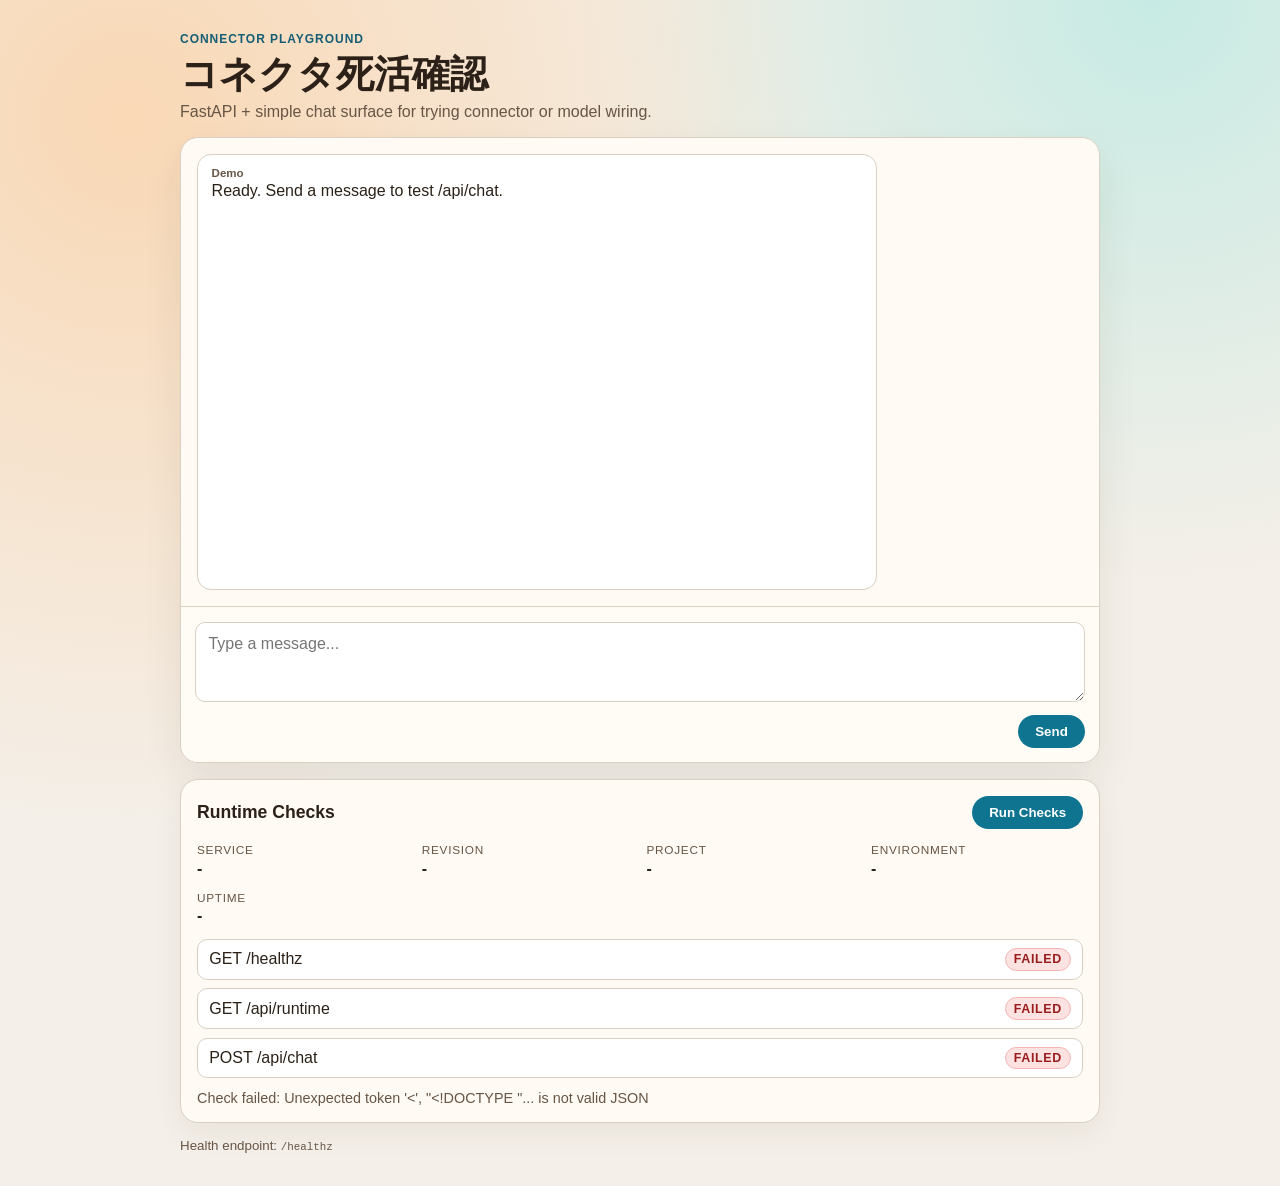
==== templates/index.html @ 38eee9bb "Rename app title to コネクタ死活確認" ====
<!doctype html>
<html lang="en">
  <head>
    <meta charset="UTF-8" />
    <meta name="viewport" content="width=device-width, initial-scale=1.0" />
    <title>コネクタ死活確認</title>
    <link rel="stylesheet" href="/static/styles.css" />
  </head>
  <body>
    <main class="layout">
      <header class="hero">
        <p class="eyebrow">Connector playground</p>
        <h1>コネクタ死活確認</h1>
        <p class="subtext">
          FastAPI + simple chat surface for trying connector or model wiring.
        </p>
      </header>

      <section class="chat-card" aria-label="chat demo">
        <div id="messages" class="messages" aria-live="polite"></div>

        <form id="chat-form" class="composer">
          <label for="message" class="sr-only">Message</label>
          <textarea
            id="message"
            name="message"
            rows="3"
            placeholder="Type a message..."
            required
          ></textarea>
          <div class="actions">
            <button id="send-button" type="submit">Send</button>
          </div>
        </form>
      </section>

      <section class="ops-card" aria-label="runtime checks">
        <div class="ops-header">
          <h2>Runtime Checks</h2>
          <button id="run-checks" type="button">Run Checks</button>
        </div>

        <dl class="runtime-meta">
          <div>
            <dt>Service</dt>
            <dd id="meta-service">-</dd>
          </div>
          <div>
            <dt>Revision</dt>
            <dd id="meta-revision">-</dd>
          </div>
          <div>
            <dt>Project</dt>
            <dd id="meta-project">-</dd>
          </div>
          <div>
            <dt>Environment</dt>
            <dd id="meta-environment">-</dd>
          </div>
          <div>
            <dt>Uptime</dt>
            <dd id="meta-uptime">-</dd>
          </div>
        </dl>

        <ul class="check-list">
          <li><span>GET /healthz</span><strong id="check-healthz">pending</strong></li>
          <li><span>GET /api/runtime</span><strong id="check-runtime">pending</strong></li>
          <li><span>POST /api/chat</span><strong id="check-chat">pending</strong></li>
        </ul>

        <p class="ops-note" id="last-checked">Not checked yet</p>
      </section>

      <footer class="footer">
        <small>Health endpoint: <code>/healthz</code></small>
      </footer>
    </main>

    <template id="message-template">
      <article class="bubble">
        <p class="role"></p>
        <p class="text"></p>
      </article>
    </template>

    <script src="/static/app.js"></script>
  </body>
</html>
---- static/styles.css ----
:root {
  --bg: #f4efe8;
  --paper: #fffaf3;
  --ink: #2b2118;
  --muted: #675545;
  --accent: #0e7490;
  --accent-strong: #155e75;
  --line: #d9cfc2;
}

* {
  box-sizing: border-box;
}

body {
  margin: 0;
  font-family: "Avenir Next", "Trebuchet MS", sans-serif;
  color: var(--ink);
  background:
    radial-gradient(circle at 10% 10%, #f9d8b5 0, transparent 45%),
    radial-gradient(circle at 90% 0%, #c7ebe4 0, transparent 35%),
    var(--bg);
  min-height: 100vh;
}

.layout {
  width: min(920px, 100% - 2rem);
  margin: 2rem auto;
}

.hero {
  margin-bottom: 1rem;
}

.eyebrow {
  margin: 0;
  text-transform: uppercase;
  letter-spacing: 0.08em;
  color: var(--accent-strong);
  font-weight: 700;
  font-size: 0.75rem;
}

h1 {
  margin: 0.2rem 0;
  font-size: clamp(1.8rem, 3vw, 3rem);
}

.subtext {
  margin: 0;
  color: var(--muted);
}

.chat-card {
  border: 1px solid var(--line);
  border-radius: 18px;
  background: color-mix(in srgb, var(--paper) 94%, white 6%);
  box-shadow: 0 18px 40px rgba(43, 33, 24, 0.08);
  overflow: hidden;
}

.messages {
  height: 52vh;
  min-height: 320px;
  max-height: 640px;
  overflow: auto;
  padding: 1rem;
  display: grid;
  gap: 0.8rem;
}

.bubble {
  max-width: min(82%, 680px);
  border: 1px solid var(--line);
  border-radius: 14px;
  padding: 0.7rem 0.85rem;
  background: white;
}

.bubble.user {
  justify-self: end;
  border-color: color-mix(in srgb, var(--accent) 25%, var(--line));
  background: color-mix(in srgb, var(--accent) 14%, white);
}

.role {
  margin: 0 0 0.2rem;
  font-size: 0.72rem;
  color: var(--muted);
  font-weight: 700;
}

.text {
  margin: 0;
  white-space: pre-wrap;
}

.composer {
  border-top: 1px solid var(--line);
  padding: 0.9rem;
  background: color-mix(in srgb, var(--paper) 85%, white);
}

textarea {
  width: 100%;
  resize: vertical;
  border: 1px solid var(--line);
  border-radius: 10px;
  padding: 0.75rem;
  font: inherit;
}

textarea:focus {
  outline: 2px solid color-mix(in srgb, var(--accent) 50%, white);
  outline-offset: 1px;
}

.actions {
  display: flex;
  justify-content: flex-end;
  margin-top: 0.6rem;
}

button {
  border: none;
  border-radius: 999px;
  padding: 0.55rem 1.05rem;
  background: var(--accent);
  color: white;
  font-weight: 700;
  cursor: pointer;
}

button:hover {
  background: var(--accent-strong);
}

button:disabled {
  opacity: 0.7;
  cursor: wait;
}

.footer {
  margin-top: 0.8rem;
  color: var(--muted);
}

.ops-card {
  margin-top: 1rem;
  border: 1px solid var(--line);
  border-radius: 18px;
  background: color-mix(in srgb, var(--paper) 92%, white);
  box-shadow: 0 10px 30px rgba(43, 33, 24, 0.06);
  padding: 1rem;
}

.ops-header {
  display: flex;
  align-items: center;
  justify-content: space-between;
  gap: 1rem;
}

.ops-header h2 {
  margin: 0;
  font-size: 1.1rem;
}

.runtime-meta {
  display: grid;
  grid-template-columns: repeat(auto-fit, minmax(170px, 1fr));
  gap: 0.8rem;
  margin: 0.9rem 0;
}

.runtime-meta dt {
  font-size: 0.74rem;
  color: var(--muted);
  text-transform: uppercase;
  letter-spacing: 0.06em;
}

.runtime-meta dd {
  margin: 0.15rem 0 0;
  font-weight: 700;
  overflow-wrap: anywhere;
}

.check-list {
  list-style: none;
  margin: 0.4rem 0 0;
  padding: 0;
  display: grid;
  gap: 0.55rem;
}

.check-list li {
  display: flex;
  justify-content: space-between;
  align-items: center;
  border: 1px solid var(--line);
  border-radius: 10px;
  padding: 0.5rem 0.7rem;
  background: white;
}

.check-list strong {
  font-size: 0.78rem;
  text-transform: uppercase;
  letter-spacing: 0.05em;
  border-radius: 999px;
  padding: 0.2rem 0.5rem;
  border: 1px solid var(--line);
}

.check-list strong[data-status="ok"] {
  color: #0f6c3e;
  background: #dcfce7;
  border-color: #9ae6b4;
}

.check-list strong[data-status="error"] {
  color: #9a1c1c;
  background: #fde2e2;
  border-color: #f5b5b5;
}

.check-list strong[data-status="pending"] {
  color: #5d4b1f;
  background: #fef3c7;
  border-color: #f4df93;
}

.ops-note {
  margin: 0.75rem 0 0;
  color: var(--muted);
  font-size: 0.9rem;
}

.sr-only {
  position: absolute;
  width: 1px;
  height: 1px;
  padding: 0;
  margin: -1px;
  overflow: hidden;
  clip: rect(0, 0, 0, 0);
  white-space: nowrap;
  border: 0;
}

@media (max-width: 640px) {
  .layout {
    width: calc(100% - 1rem);
    margin: 0.5rem auto 1rem;
  }

  .messages {
    height: 48vh;
  }

  .bubble {
    max-width: 92%;
  }
}
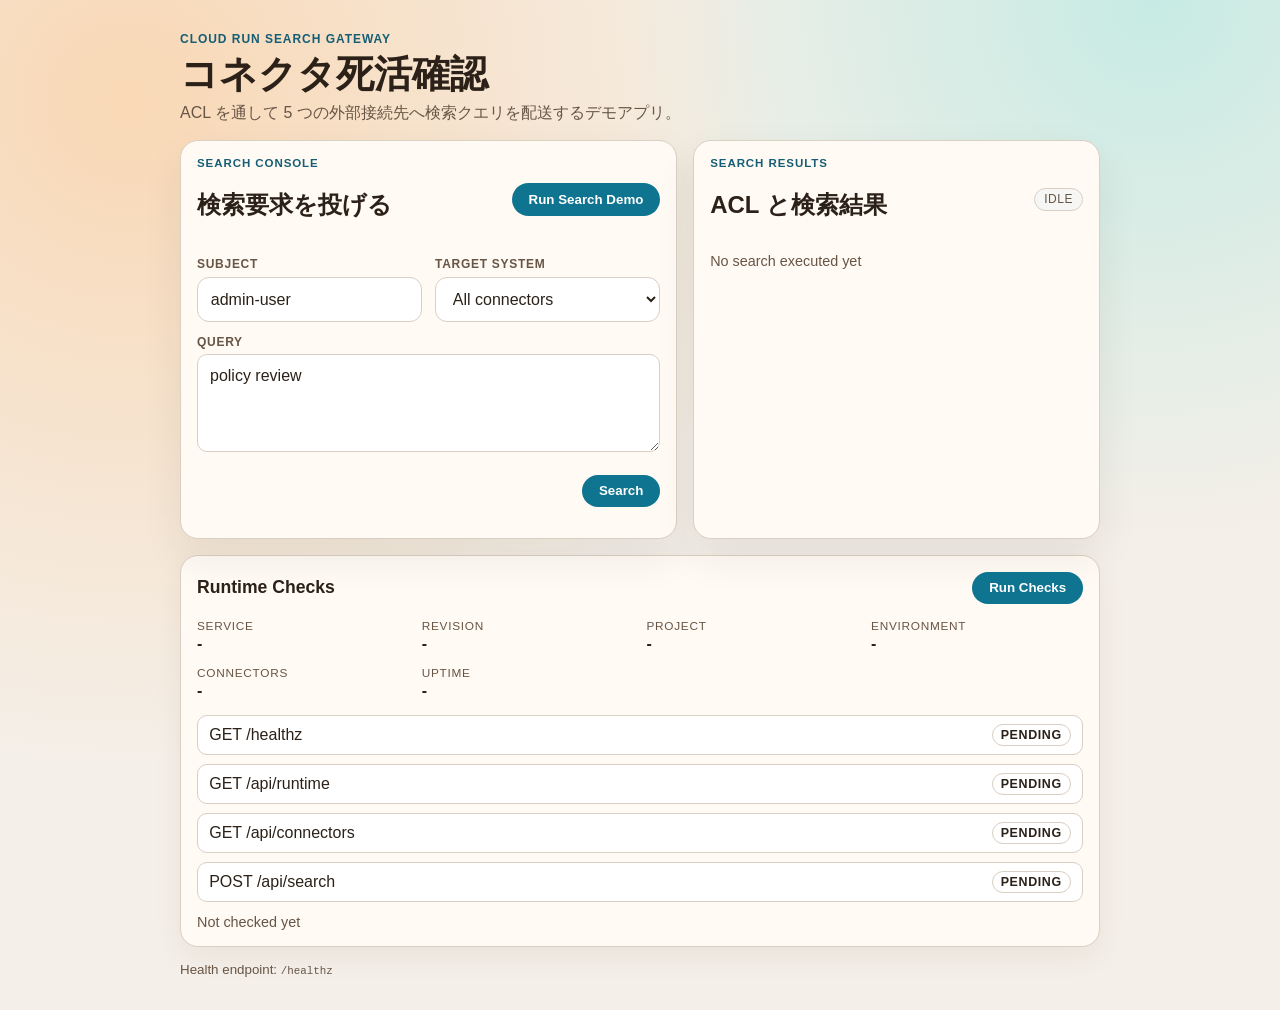
==== commit 98c1ad99: "Build search gateway app and containerize runtime" ====
--- a/templates/index.html
+++ b/templates/index.html
@@ -1,5 +1,5 @@
 <!doctype html>
-<html lang="en">
+<html lang="ja">
   <head>
     <meta charset="UTF-8" />
     <meta name="viewport" content="width=device-width, initial-scale=1.0" />
@@ -9,29 +9,81 @@
   <body>
     <main class="layout">
       <header class="hero">
-        <p class="eyebrow">Connector playground</p>
+        <p class="eyebrow">Cloud Run Search Gateway</p>
         <h1>コネクタ死活確認</h1>
         <p class="subtext">
-          FastAPI + simple chat surface for trying connector or model wiring.
+          ACL を通して 5 つの外部接続先へ検索クエリを配送するデモアプリ。
         </p>
       </header>
 
-      <section class="chat-card" aria-label="chat demo">
-        <div id="messages" class="messages" aria-live="polite"></div>
+      <section class="search-shell" aria-label="search gateway demo">
+        <article class="search-card">
+          <div class="card-head">
+            <div>
+              <p class="section-label">Search console</p>
+              <h2>検索要求を投げる</h2>
+            </div>
+            <button id="run-search-demo" type="button">Run Search Demo</button>
+          </div>
 
-        <form id="chat-form" class="composer">
-          <label for="message" class="sr-only">Message</label>
-          <textarea
-            id="message"
-            name="message"
-            rows="3"
-            placeholder="Type a message..."
-            required
-          ></textarea>
-          <div class="actions">
-            <button id="send-button" type="submit">Send</button>
+          <form id="search-form" class="search-form">
+            <div class="field-grid">
+              <label class="field" for="subject">
+                <span>Subject</span>
+                <input
+                  id="subject"
+                  name="subject"
+                  type="text"
+                  value="admin-user"
+                  placeholder="e.g. admin-user"
+                  required
+                />
+              </label>
+
+              <label class="field" for="target-system">
+                <span>Target system</span>
+                <select id="target-system" name="target_system">
+                  <option value="all">All connectors</option>
+                  <option value="servicenow">ServiceNow</option>
+                  <option value="workday">Workday</option>
+                  <option value="compliance-system">Compliance System</option>
+                  <option value="sharepoint">SharePoint</option>
+                  <option value="confluence">Confluence</option>
+                </select>
+              </label>
+            </div>
+
+            <label class="field" for="query">
+              <span>Query</span>
+              <textarea
+                id="query"
+                name="query"
+                rows="4"
+                placeholder="Search for policy review, incidents, runbooks..."
+                required
+              >policy review</textarea>
+            </label>
+
+            <div class="actions">
+              <button id="search-button" type="submit">Search</button>
+            </div>
+          </form>
+
+          <div class="connector-strip" id="connector-strip" aria-live="polite"></div>
+        </article>
+
+        <article class="results-card">
+          <div class="card-head">
+            <div>
+              <p class="section-label">Search results</p>
+              <h2>ACL と検索結果</h2>
+            </div>
+            <span id="result-status" class="status-pill" data-status="idle">idle</span>
           </div>
-        </form>
+
+          <p class="ops-note" id="result-summary">No search executed yet</p>
+          <div id="results" class="result-grid"></div>
+        </article>
       </section>
 
       <section class="ops-card" aria-label="runtime checks">
@@ -58,6 +110,10 @@
             <dd id="meta-environment">-</dd>
           </div>
           <div>
+            <dt>Connectors</dt>
+            <dd id="meta-connector-count">-</dd>
+          </div>
+          <div>
             <dt>Uptime</dt>
             <dd id="meta-uptime">-</dd>
           </div>
@@ -66,7 +122,8 @@
         <ul class="check-list">
           <li><span>GET /healthz</span><strong id="check-healthz">pending</strong></li>
           <li><span>GET /api/runtime</span><strong id="check-runtime">pending</strong></li>
-          <li><span>POST /api/chat</span><strong id="check-chat">pending</strong></li>
+          <li><span>GET /api/connectors</span><strong id="check-connectors">pending</strong></li>
+          <li><span>POST /api/search</span><strong id="check-search">pending</strong></li>
         </ul>
 
         <p class="ops-note" id="last-checked">Not checked yet</p>
@@ -77,13 +134,6 @@
       </footer>
     </main>
 
-    <template id="message-template">
-      <article class="bubble">
-        <p class="role"></p>
-        <p class="text"></p>
-      </article>
-    </template>
-
     <script src="/static/app.js"></script>
   </body>
 </html>
--- a/static/styles.css
+++ b/static/styles.css
@@ -51,12 +51,192 @@
   color: var(--muted);
 }
 
+.search-shell {
+  display: grid;
+  grid-template-columns: 1.1fr 0.9fr;
+  gap: 1rem;
+}
+
 .chat-card {
   border: 1px solid var(--line);
   border-radius: 18px;
   background: color-mix(in srgb, var(--paper) 94%, white 6%);
   box-shadow: 0 18px 40px rgba(43, 33, 24, 0.08);
   overflow: hidden;
+}
+
+.search-card,
+.results-card {
+  border: 1px solid var(--line);
+  border-radius: 18px;
+  background: color-mix(in srgb, var(--paper) 94%, white 6%);
+  box-shadow: 0 18px 40px rgba(43, 33, 24, 0.08);
+  overflow: hidden;
+  padding: 1rem;
+}
+
+.card-head {
+  display: flex;
+  align-items: center;
+  justify-content: space-between;
+  gap: 1rem;
+}
+
+.section-label {
+  margin: 0;
+  text-transform: uppercase;
+  letter-spacing: 0.08em;
+  color: var(--accent-strong);
+  font-weight: 700;
+  font-size: 0.72rem;
+}
+
+.search-form {
+  display: grid;
+  gap: 0.8rem;
+  margin-top: 1rem;
+}
+
+.field-grid {
+  display: grid;
+  grid-template-columns: repeat(2, minmax(0, 1fr));
+  gap: 0.8rem;
+}
+
+.field {
+  display: grid;
+  gap: 0.35rem;
+}
+
+.field span {
+  font-size: 0.75rem;
+  text-transform: uppercase;
+  letter-spacing: 0.06em;
+  color: var(--muted);
+  font-weight: 700;
+}
+
+input,
+select,
+textarea {
+  width: 100%;
+  border: 1px solid var(--line);
+  border-radius: 12px;
+  padding: 0.75rem 0.8rem;
+  font: inherit;
+  background: white;
+  color: var(--ink);
+}
+
+input:focus,
+select:focus,
+textarea:focus {
+  outline: 2px solid color-mix(in srgb, var(--accent) 50%, white);
+  outline-offset: 1px;
+}
+
+.connector-strip {
+  display: flex;
+  flex-wrap: wrap;
+  gap: 0.4rem;
+  margin-top: 0.9rem;
+}
+
+.connector-chip {
+  display: inline-flex;
+  align-items: center;
+  border: 1px solid var(--line);
+  border-radius: 999px;
+  padding: 0.28rem 0.65rem;
+  font-size: 0.8rem;
+  background: white;
+}
+
+.result-grid {
+  display: grid;
+  gap: 0.7rem;
+  margin-top: 0.9rem;
+}
+
+.connector-result {
+  border: 1px solid var(--line);
+  border-radius: 14px;
+  padding: 0.8rem;
+  background: white;
+}
+
+.result-header {
+  display: flex;
+  align-items: center;
+  justify-content: space-between;
+  gap: 0.8rem;
+}
+
+.document-list {
+  list-style: none;
+  margin: 0.8rem 0 0;
+  padding: 0;
+  display: grid;
+  gap: 0.5rem;
+}
+
+.document-list li {
+  border: 1px solid var(--line);
+  border-radius: 10px;
+  padding: 0.55rem 0.65rem;
+  background: color-mix(in srgb, white 92%, var(--paper));
+  display: grid;
+  gap: 0.2rem;
+}
+
+.document-list li strong {
+  font-size: 0.92rem;
+}
+
+.document-list li span {
+  color: var(--muted);
+  line-height: 1.55;
+}
+
+.empty-state {
+  margin: 0.8rem 0 0;
+  padding: 0.7rem 0.8rem;
+  border-radius: 10px;
+  border: 1px dashed var(--line);
+  color: var(--muted);
+}
+
+.status-pill {
+  border: 1px solid var(--line);
+  border-radius: 999px;
+  padding: 0.22rem 0.55rem;
+  font-size: 0.75rem;
+  text-transform: uppercase;
+  letter-spacing: 0.05em;
+  background: white;
+}
+
+.status-pill[data-status="ok"] {
+  color: #0f6c3e;
+  background: #dcfce7;
+  border-color: #9ae6b4;
+}
+
+.status-pill[data-status="error"] {
+  color: #9a1c1c;
+  background: #fde2e2;
+  border-color: #f5b5b5;
+}
+
+.status-pill[data-status="pending"] {
+  color: #5d4b1f;
+  background: #fef3c7;
+  border-color: #f4df93;
+}
+
+.status-pill[data-status="idle"] {
+  color: var(--muted);
+  background: #f6f7f4;
 }
 
 .messages {
@@ -255,6 +435,11 @@
     margin: 0.5rem auto 1rem;
   }
 
+  .search-shell,
+  .field-grid {
+    grid-template-columns: 1fr;
+  }
+
   .messages {
     height: 48vh;
   }
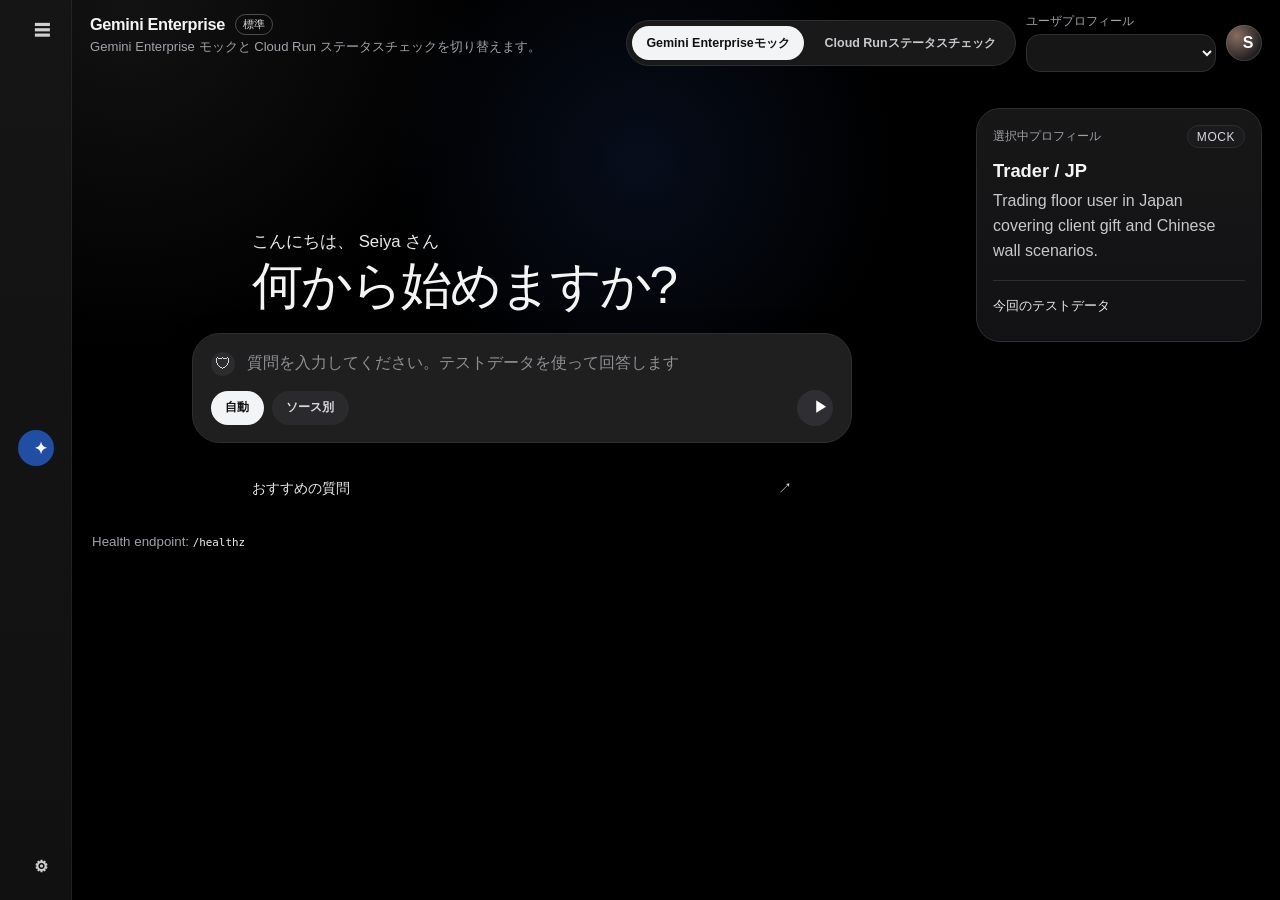
==== commit 6c9dd322: "Refine Gemini Enterprise mock demo" ====
--- a/templates/index.html
+++ b/templates/index.html
@@ -3,137 +3,212 @@
   <head>
     <meta charset="UTF-8" />
     <meta name="viewport" content="width=device-width, initial-scale=1.0" />
-    <title>コネクタ死活確認</title>
+    <title>Gemini Enterprise Mock | a-certain-demo</title>
     <link rel="stylesheet" href="/static/styles.css" />
   </head>
-  <body>
-    <main class="layout">
-      <header class="hero">
-        <p class="eyebrow">Cloud Run Search Gateway</p>
-        <h1>コネクタ死活確認</h1>
-        <p class="subtext">
-          ACL を通して 5 つの外部接続先へ検索クエリを配送するデモアプリ。
-        </p>
-      </header>
-
-      <section class="search-shell" aria-label="search gateway demo">
-        <article class="search-card">
-          <div class="card-head">
-            <div>
-              <p class="section-label">Search console</p>
-              <h2>検索要求を投げる</h2>
-            </div>
-            <button id="run-search-demo" type="button">Run Search Demo</button>
-          </div>
-
-          <form id="search-form" class="search-form">
-            <div class="field-grid">
-              <label class="field" for="subject">
-                <span>Subject</span>
-                <input
-                  id="subject"
-                  name="subject"
-                  type="text"
-                  value="admin-user"
-                  placeholder="e.g. admin-user"
-                  required
-                />
-              </label>
-
-              <label class="field" for="target-system">
-                <span>Target system</span>
-                <select id="target-system" name="target_system">
-                  <option value="all">All connectors</option>
-                  <option value="servicenow">ServiceNow</option>
-                  <option value="workday">Workday</option>
-                  <option value="compliance-system">Compliance System</option>
-                  <option value="sharepoint">SharePoint</option>
-                  <option value="confluence">Confluence</option>
-                </select>
-              </label>
-            </div>
-
-            <label class="field" for="query">
-              <span>Query</span>
-              <textarea
-                id="query"
-                name="query"
-                rows="4"
-                placeholder="Search for policy review, incidents, runbooks..."
-                required
-              >policy review</textarea>
+  <body data-mode="mock">
+    <main class="app-shell">
+      <aside class="rail" aria-label="navigation rail">
+        <button class="rail-button" type="button" aria-label="menu">☰</button>
+        <button class="rail-button rail-button-active" type="button" aria-label="mock mode">✦</button>
+        <button class="rail-button" type="button" aria-label="settings">⚙</button>
+      </aside>
+
+      <section class="workspace">
+        <header class="topbar">
+          <div class="brand-wrap">
+            <div class="brand-title-row">
+              <h1 class="brand-title">Gemini Enterprise</h1>
+              <span class="brand-badge">標準</span>
+            </div>
+            <p class="brand-subtitle">Gemini Enterprise モックと Cloud Run ステータスチェックを切り替えます。</p>
+          </div>
+
+          <div class="topbar-actions">
+            <div class="mode-switch" role="tablist" aria-label="mode switch">
+              <button id="mode-mock" class="mode-pill is-active" type="button" data-mode="mock">Gemini Enterpriseモック</button>
+              <button id="mode-status" class="mode-pill" type="button" data-mode="status">Cloud Runステータスチェック</button>
+            </div>
+
+            <label class="profile-picker" for="demo-profile">
+              <span>ユーザプロフィール</span>
+              <select id="demo-profile"></select>
             </label>
 
-            <div class="actions">
-              <button id="search-button" type="submit">Search</button>
-            </div>
-          </form>
-
-          <div class="connector-strip" id="connector-strip" aria-live="polite"></div>
-        </article>
-
-        <article class="results-card">
-          <div class="card-head">
-            <div>
-              <p class="section-label">Search results</p>
-              <h2>ACL と検索結果</h2>
-            </div>
-            <span id="result-status" class="status-pill" data-status="idle">idle</span>
-          </div>
-
-          <p class="ops-note" id="result-summary">No search executed yet</p>
-          <div id="results" class="result-grid"></div>
-        </article>
+            <button class="avatar-button" type="button" aria-label="user profile">
+              <span id="avatar-initials">S</span>
+            </button>
+          </div>
+        </header>
+
+        <section id="mock-view" class="mock-view" aria-label="Gemini Enterprise mock">
+          <div class="mock-main">
+            <div class="mock-hero">
+              <p class="greeting-line" id="mock-greeting">こんにちは、 Seiya さん</p>
+              <h2 id="mock-title">何から始めますか?</h2>
+            </div>
+
+            <div class="composer-shell">
+              <div class="composer-row">
+                <span class="composer-icon" aria-hidden="true">🛡</span>
+                <input id="mock-query" type="text" placeholder="質問を入力してください。テストデータを使って回答します" />
+              </div>
+              <div class="composer-footer">
+                <div class="composer-tools">
+                  <button id="mock-target-all" class="tool-chip is-active" type="button">自動</button>
+                  <button id="mock-target-source" class="tool-chip" type="button">ソース別</button>
+                </div>
+                <button id="mock-send" class="send-button" type="button">▶</button>
+              </div>
+            </div>
+
+            <section class="shortcut-block" aria-label="shortcuts">
+              <div class="shortcut-head">
+                <span>おすすめの質問</span>
+                <span class="shortcut-link">↗</span>
+              </div>
+              <div id="mock-shortcuts" class="shortcut-pills"></div>
+            </section>
+          </div>
+
+          <aside class="mock-sidecard">
+            <div class="sidecard-head">
+              <span>選択中プロフィール</span>
+              <span id="mock-profile-tag" class="status-tag">mock</span>
+            </div>
+            <h3 id="mock-profile-label">Trader / JP</h3>
+            <p id="mock-profile-description" class="sidecard-text">
+              Trading floor user in Japan covering client gift and Chinese wall scenarios.
+            </p>
+            <div class="coverage-panel">
+              <div class="coverage-title">今回のテストデータ</div>
+              <ul id="mock-coverage" class="coverage-list"></ul>
+            </div>
+          </aside>
+        </section>
+
+        <section class="thread-shell" aria-label="mock conversation">
+          <div class="thread-card">
+            <div class="thread-head">
+              <div>
+                <p class="section-label dark">Mock chat</p>
+                <h2>回答エリア</h2>
+              </div>
+              <span id="mock-status" class="status-pill" data-status="idle">idle</span>
+            </div>
+
+            <div id="mock-messages" class="mock-messages"></div>
+          </div>
+        </section>
+
+        <section id="status-view" class="status-view" hidden>
+          <section class="search-shell" aria-label="search gateway demo">
+            <article class="search-card">
+              <div class="card-head">
+                <div>
+                  <p class="section-label">Search console</p>
+                  <h2>検索要求を投げる</h2>
+                </div>
+                <button id="run-search-demo" type="button">Run Search Demo</button>
+              </div>
+
+              <form id="search-form" class="search-form">
+                <div class="field-grid">
+                  <label class="field" for="subject">
+                    <span>Subject</span>
+                    <input id="subject" name="subject" type="text" value="admin-user" placeholder="e.g. admin-user" required />
+                  </label>
+
+                  <label class="field" for="target-system">
+                    <span>Target system</span>
+                    <select id="target-system" name="target_system">
+                      <option value="all">All connectors</option>
+                      <option value="servicenow">ServiceNow</option>
+                      <option value="workday">Workday</option>
+                      <option value="compliance-system">Compliance System</option>
+                      <option value="sharepoint">SharePoint</option>
+                      <option value="confluence">Confluence</option>
+                    </select>
+                  </label>
+                </div>
+
+                <label class="field" for="query">
+                  <span>Query</span>
+                  <textarea id="query" name="query" rows="4" placeholder="Search for policy review, incidents, runbooks..." required>policy review</textarea>
+                </label>
+
+                <div class="actions">
+                  <button id="search-button" type="submit">Search</button>
+                </div>
+              </form>
+
+              <div class="connector-strip" id="connector-strip" aria-live="polite"></div>
+            </article>
+
+            <article class="results-card">
+              <div class="card-head">
+                <div>
+                  <p class="section-label">Search results</p>
+                  <h2>ACL と検索結果</h2>
+                </div>
+                <span id="result-status" class="status-pill" data-status="idle">idle</span>
+              </div>
+
+              <p class="ops-note" id="result-summary">No search executed yet</p>
+              <div id="results" class="result-grid"></div>
+            </article>
+          </section>
+
+          <section class="ops-card" aria-label="runtime checks">
+            <div class="ops-header">
+              <h2>Runtime Checks</h2>
+              <button id="run-checks" type="button">Run Checks</button>
+            </div>
+
+            <dl class="runtime-meta">
+              <div>
+                <dt>Service</dt>
+                <dd id="meta-service">-</dd>
+              </div>
+              <div>
+                <dt>Revision</dt>
+                <dd id="meta-revision">-</dd>
+              </div>
+              <div>
+                <dt>Project</dt>
+                <dd id="meta-project">-</dd>
+              </div>
+              <div>
+                <dt>Environment</dt>
+                <dd id="meta-environment">-</dd>
+              </div>
+              <div>
+                <dt>Connectors</dt>
+                <dd id="meta-connector-count">-</dd>
+              </div>
+              <div>
+                <dt>Uptime</dt>
+                <dd id="meta-uptime">-</dd>
+              </div>
+            </dl>
+
+            <ul class="check-list">
+              <li><span>GET /healthz</span><strong id="check-healthz">pending</strong></li>
+              <li><span>GET /api/runtime</span><strong id="check-runtime">pending</strong></li>
+              <li><span>GET /api/connectors</span><strong id="check-connectors">pending</strong></li>
+              <li><span>POST /api/search</span><strong id="check-search">pending</strong></li>
+            </ul>
+
+            <p class="ops-note" id="last-checked">Not checked yet</p>
+          </section>
+        </section>
+
+        <footer class="footer">
+          <small>Health endpoint: <code>/healthz</code></small>
+        </footer>
       </section>
-
-      <section class="ops-card" aria-label="runtime checks">
-        <div class="ops-header">
-          <h2>Runtime Checks</h2>
-          <button id="run-checks" type="button">Run Checks</button>
-        </div>
-
-        <dl class="runtime-meta">
-          <div>
-            <dt>Service</dt>
-            <dd id="meta-service">-</dd>
-          </div>
-          <div>
-            <dt>Revision</dt>
-            <dd id="meta-revision">-</dd>
-          </div>
-          <div>
-            <dt>Project</dt>
-            <dd id="meta-project">-</dd>
-          </div>
-          <div>
-            <dt>Environment</dt>
-            <dd id="meta-environment">-</dd>
-          </div>
-          <div>
-            <dt>Connectors</dt>
-            <dd id="meta-connector-count">-</dd>
-          </div>
-          <div>
-            <dt>Uptime</dt>
-            <dd id="meta-uptime">-</dd>
-          </div>
-        </dl>
-
-        <ul class="check-list">
-          <li><span>GET /healthz</span><strong id="check-healthz">pending</strong></li>
-          <li><span>GET /api/runtime</span><strong id="check-runtime">pending</strong></li>
-          <li><span>GET /api/connectors</span><strong id="check-connectors">pending</strong></li>
-          <li><span>POST /api/search</span><strong id="check-search">pending</strong></li>
-        </ul>
-
-        <p class="ops-note" id="last-checked">Not checked yet</p>
-      </section>
-
-      <footer class="footer">
-        <small>Health endpoint: <code>/healthz</code></small>
-      </footer>
     </main>
 
     <script src="/static/app.js"></script>
   </body>
-</html>
+</html>
--- a/static/styles.css
+++ b/static/styles.css
@@ -1,80 +1,429 @@
 :root {
-  --bg: #f4efe8;
-  --paper: #fffaf3;
-  --ink: #2b2118;
-  --muted: #675545;
-  --accent: #0e7490;
-  --accent-strong: #155e75;
-  --line: #d9cfc2;
+  --bg: #000000;
+  --bg-soft: #0f0f10;
+  --surface: #171717;
+  --surface-2: #1f1f21;
+  --surface-3: #262629;
+  --text: #f4f4f5;
+  --muted: #a1a1aa;
+  --line: #2e2e32;
+  --accent: #8ab4f8;
+  --accent-strong: #d7e6ff;
+  --accent-dark: #2b63ff;
+  --success: #24c98a;
+  --warning: #f4bf40;
+  --danger: #ff7a7a;
 }
 
 * {
   box-sizing: border-box;
 }
 
+html,
+body {
+  min-height: 100%;
+}
+
 body {
   margin: 0;
-  font-family: "Avenir Next", "Trebuchet MS", sans-serif;
-  color: var(--ink);
+  font-family: "Avenir Next", "Hiragino Sans", "Yu Gothic", sans-serif;
+  color: var(--text);
   background:
-    radial-gradient(circle at 10% 10%, #f9d8b5 0, transparent 45%),
-    radial-gradient(circle at 90% 0%, #c7ebe4 0, transparent 35%),
+    radial-gradient(circle at 50% 18%, rgba(42, 83, 168, 0.16), transparent 26%),
+    radial-gradient(circle at 10% 0%, rgba(84, 84, 84, 0.22), transparent 24%),
     var(--bg);
+}
+
+button,
+input,
+select,
+textarea {
+  font: inherit;
+}
+
+button {
+  cursor: pointer;
+}
+
+body[data-mode="mock"] .status-view,
+body[data-mode="status"] .mock-view {
+  display: none;
+}
+
+body[data-mode="mock"] .thread-shell {
+  display: none;
+}
+
+body[data-mode="mock"] .thread-shell.is-visible {
+  display: block;
+}
+
+.app-shell {
+  display: flex;
   min-height: 100vh;
 }
 
-.layout {
-  width: min(920px, 100% - 2rem);
-  margin: 2rem auto;
-}
-
-.hero {
-  margin-bottom: 1rem;
-}
-
-.eyebrow {
+.rail {
+  width: 72px;
+  padding: 12px 0 16px;
+  display: flex;
+  flex-direction: column;
+  align-items: center;
+  justify-content: space-between;
+  border-right: 1px solid rgba(255, 255, 255, 0.06);
+  background: linear-gradient(180deg, #151515 0%, #111111 100%);
+}
+
+.rail-button {
+  width: 36px;
+  height: 36px;
+  border: none;
+  border-radius: 50%;
+  background: transparent;
+  color: #cfd0d2;
+  font-size: 1rem;
+}
+
+.rail-button:hover,
+.rail-button.rail-button-active {
+  background: #1f4ea3;
+  color: white;
+}
+
+.workspace {
+  flex: 1;
+  padding: 14px 18px 20px;
+  display: flex;
+  flex-direction: column;
+  gap: 18px;
+}
+
+.topbar {
+  display: flex;
+  align-items: flex-start;
+  justify-content: space-between;
+  gap: 18px;
+}
+
+.brand-wrap {
+  min-width: 0;
+}
+
+.brand-title-row {
+  display: flex;
+  align-items: center;
+  gap: 10px;
+  flex-wrap: wrap;
+}
+
+.brand-title {
   margin: 0;
-  text-transform: uppercase;
-  letter-spacing: 0.08em;
-  color: var(--accent-strong);
+  font-size: 1.02rem;
   font-weight: 700;
-  font-size: 0.75rem;
-}
-
-h1 {
-  margin: 0.2rem 0;
-  font-size: clamp(1.8rem, 3vw, 3rem);
-}
-
-.subtext {
+  letter-spacing: -0.02em;
+}
+
+.brand-badge {
+  border: 1px solid rgba(255, 255, 255, 0.26);
+  border-radius: 999px;
+  padding: 0.12rem 0.45rem;
+  font-size: 0.7rem;
+  color: #d7d7dc;
+}
+
+.brand-subtitle {
+  margin: 0.2rem 0 0;
+  color: var(--muted);
+  font-size: 0.82rem;
+}
+
+.topbar-actions {
+  display: flex;
+  align-items: center;
+  gap: 10px;
+  flex-wrap: wrap;
+  justify-content: flex-end;
+}
+
+.mode-switch {
+  display: inline-flex;
+  gap: 6px;
+  padding: 5px;
+  border-radius: 999px;
+  background: #19191a;
+  border: 1px solid var(--line);
+}
+
+.mode-pill {
+  border: none;
+  border-radius: 999px;
+  padding: 0.55rem 0.9rem;
+  background: transparent;
+  color: #c8c8cc;
+  font-size: 0.78rem;
+  white-space: nowrap;
+}
+
+.mode-pill.is-active {
+  background: #f3f4f6;
+  color: #111111;
+}
+
+.profile-picker {
+  display: flex;
+  flex-direction: column;
+  gap: 0.3rem;
+  color: var(--muted);
+  font-size: 0.72rem;
+}
+
+.profile-picker select {
+  min-width: 190px;
+  border: 1px solid var(--line);
+  border-radius: 14px;
+  padding: 0.7rem 0.85rem;
+  background: #161616;
+  color: var(--text);
+}
+
+.avatar-button {
+  width: 36px;
+  height: 36px;
+  border: none;
+  border-radius: 50%;
+  background: radial-gradient(circle at 30% 30%, #886d5e, #1f1f21 72%);
+  color: white;
+  font-weight: 700;
+  display: grid;
+  place-items: center;
+  box-shadow: 0 0 0 1px rgba(255, 255, 255, 0.12) inset;
+}
+
+.mock-view {
+  display: grid;
+  grid-template-columns: minmax(0, 1fr) 286px;
+  gap: 22px;
+  align-items: start;
+  padding-top: 18px;
+}
+
+.mock-main {
+  width: min(100%, 760px);
+  margin: 0 auto;
+  display: grid;
+  justify-items: center;
+  gap: 20px;
+}
+
+.mock-hero {
+  width: min(100%, 540px);
+  align-self: center;
+  margin-top: 122px;
+}
+
+.greeting-line {
+  margin: 0 0 6px;
+  font-size: 1.05rem;
+  color: #e9e9eb;
+}
+
+.mock-hero h2 {
   margin: 0;
-  color: var(--muted);
-}
-
-.search-shell {
-  display: grid;
-  grid-template-columns: 1.1fr 0.9fr;
-  gap: 1rem;
-}
-
-.chat-card {
+  font-size: clamp(2.1rem, 4.1vw, 3.2rem);
+  line-height: 1.05;
+  font-weight: 500;
+  letter-spacing: -0.04em;
+}
+
+.composer-shell {
+  width: min(100%, 660px);
+  border-radius: 28px;
+  background: #1f1f20;
+  border: 1px solid var(--line);
+  box-shadow: 0 20px 40px rgba(0, 0, 0, 0.28);
+  padding: 18px 18px 16px;
+}
+
+.composer-row {
+  display: flex;
+  gap: 12px;
+  align-items: flex-start;
+}
+
+.composer-icon {
+  width: 24px;
+  height: 24px;
+  display: grid;
+  place-items: center;
+  border-radius: 50%;
+  background: #2c2c2f;
+  color: #d7d7dc;
+  flex: none;
+}
+
+.composer-row input {
+  width: 100%;
+  border: none;
+  outline: none;
+  background: transparent;
+  color: var(--text);
+  font-size: 1rem;
+  padding: 2px 0 8px;
+}
+
+.composer-row input::placeholder {
+  color: #8f8f94;
+}
+
+.composer-footer {
+  display: flex;
+  align-items: center;
+  justify-content: space-between;
+  gap: 14px;
+  margin-top: 10px;
+}
+
+.composer-tools {
+  display: flex;
+  gap: 8px;
+  flex-wrap: wrap;
+}
+
+.tool-chip,
+.shortcut-pill {
+  border: none;
+  border-radius: 999px;
+  padding: 0.55rem 0.9rem;
+  background: #2a2a2d;
+  color: #d9d9dd;
+  font-size: 0.77rem;
+}
+
+.tool-chip.is-active {
+  background: #f3f4f6;
+  color: #111111;
+}
+
+.send-button {
+  width: 36px;
+  height: 36px;
+  border: none;
+  border-radius: 50%;
+  background: #2f2f33;
+  color: white;
+  font-size: 0.85rem;
+}
+
+.shortcut-block {
+  width: min(100%, 540px);
+  margin-top: 16px;
+}
+
+.shortcut-head {
+  display: flex;
+  justify-content: space-between;
+  align-items: center;
+  color: #e8e8ea;
+  font-size: 0.9rem;
+  margin-bottom: 12px;
+}
+
+.shortcut-pills {
+  display: flex;
+  flex-wrap: wrap;
+  gap: 10px;
+}
+
+.shortcut-pill {
+  background: #2e2e31;
+  color: #f0f0f2;
+  border: 1px solid #3b3b3f;
+  text-align: left;
+}
+
+.shortcut-pill:hover {
+  border-color: #5a5a60;
+}
+
+.mock-sidecard {
+  position: sticky;
+  top: 16px;
+  border-radius: 24px;
+  border: 1px solid var(--line);
+  background: linear-gradient(180deg, #171718 0%, #121214 100%);
+  padding: 16px;
+  box-shadow: 0 18px 36px rgba(0, 0, 0, 0.25);
+}
+
+.sidecard-head {
+  display: flex;
+  align-items: center;
+  justify-content: space-between;
+  gap: 12px;
+  margin-bottom: 12px;
+  color: var(--muted);
+  font-size: 0.78rem;
+}
+
+.mock-sidecard h3 {
+  margin: 0;
+  font-size: 1.15rem;
+}
+
+.sidecard-text {
+  margin: 0.45rem 0 0;
+  color: #c8c8cc;
+  line-height: 1.55;
+}
+
+.coverage-panel {
+  margin-top: 16px;
+  padding-top: 16px;
+  border-top: 1px solid var(--line);
+}
+
+.coverage-title {
+  color: #e9e9eb;
+  font-size: 0.82rem;
+  margin-bottom: 10px;
+}
+
+.coverage-list {
+  list-style: none;
+  margin: 0;
+  padding: 0;
+  display: grid;
+  gap: 8px;
+}
+
+.coverage-list li {
+  padding: 0.62rem 0.75rem;
+  border-radius: 14px;
+  border: 1px solid #333336;
+  background: #1b1b1d;
+  color: #dcdcdf;
+  line-height: 1.45;
+}
+
+.thread-shell {
+  display: block;
+  padding-top: 2px;
+}
+
+.thread-card,
+.search-card,
+.results-card,
+.ops-card {
   border: 1px solid var(--line);
   border-radius: 18px;
-  background: color-mix(in srgb, var(--paper) 94%, white 6%);
-  box-shadow: 0 18px 40px rgba(43, 33, 24, 0.08);
-  overflow: hidden;
-}
-
-.search-card,
-.results-card {
-  border: 1px solid var(--line);
-  border-radius: 18px;
-  background: color-mix(in srgb, var(--paper) 94%, white 6%);
-  box-shadow: 0 18px 40px rgba(43, 33, 24, 0.08);
+  background: linear-gradient(180deg, #171718 0%, #121213 100%);
+  box-shadow: 0 18px 40px rgba(0, 0, 0, 0.26);
   overflow: hidden;
   padding: 1rem;
 }
 
+.thread-head,
+.ops-header,
 .card-head {
   display: flex;
   align-items: center;
@@ -86,9 +435,117 @@
   margin: 0;
   text-transform: uppercase;
   letter-spacing: 0.08em;
-  color: var(--accent-strong);
+  color: #9cb3ff;
   font-weight: 700;
   font-size: 0.72rem;
+}
+
+.section-label.dark {
+  color: #9cb3ff;
+}
+
+.thread-head h2,
+.ops-header h2,
+.card-head h2 {
+  margin: 0.2rem 0 0;
+  font-size: 1.05rem;
+}
+
+.status-tag,
+.status-pill {
+  border: 1px solid var(--line);
+  border-radius: 999px;
+  padding: 0.22rem 0.55rem;
+  font-size: 0.75rem;
+  text-transform: uppercase;
+  letter-spacing: 0.05em;
+  background: #1b1b1d;
+  color: #d7d7dc;
+}
+
+.status-pill[data-status="ok"],
+.check-list strong[data-status="ok"] {
+  color: #24c98a;
+  background: #10261d;
+  border-color: rgba(36, 201, 138, 0.32);
+}
+
+.status-pill[data-status="error"],
+.check-list strong[data-status="error"] {
+  color: #ff8b8b;
+  background: #2a1515;
+  border-color: rgba(255, 122, 122, 0.32);
+}
+
+.status-pill[data-status="pending"],
+.check-list strong[data-status="pending"] {
+  color: #f5c24b;
+  background: #261d10;
+  border-color: rgba(244, 191, 64, 0.32);
+}
+
+.status-pill[data-status="idle"] {
+  color: #b8b8bc;
+  background: #1b1b1d;
+}
+
+.mock-messages {
+  display: grid;
+  gap: 14px;
+  margin-top: 16px;
+}
+
+.message-bubble {
+  border: 1px solid var(--line);
+  border-radius: 20px;
+  padding: 16px;
+  background: #1a1a1c;
+}
+
+.message-bubble.user {
+  margin-left: auto;
+  background: linear-gradient(180deg, #1b2433 0%, #111821 100%);
+  border-color: rgba(138, 180, 248, 0.18);
+}
+
+.message-role {
+  margin: 0 0 0.35rem;
+  color: var(--muted);
+  font-size: 0.72rem;
+  font-weight: 700;
+}
+
+.message-text {
+  margin: 0;
+  line-height: 1.65;
+  white-space: pre-wrap;
+}
+
+.citation-row {
+  display: flex;
+  flex-wrap: wrap;
+  gap: 8px;
+  margin-top: 10px;
+}
+
+.citation-chip {
+  border-radius: 999px;
+  padding: 0.34rem 0.62rem;
+  background: #242427;
+  color: #e9e9ec;
+  border: 1px solid #303035;
+  font-size: 0.76rem;
+}
+
+.status-view {
+  display: grid;
+  gap: 18px;
+}
+
+.search-shell {
+  display: grid;
+  grid-template-columns: 1.08fr 0.92fr;
+  gap: 1rem;
 }
 
 .search-form {
@@ -123,22 +580,25 @@
   border: 1px solid var(--line);
   border-radius: 12px;
   padding: 0.75rem 0.8rem;
-  font: inherit;
-  background: white;
-  color: var(--ink);
+  background: #141416;
+  color: var(--text);
 }
 
 input:focus,
 select:focus,
 textarea:focus {
-  outline: 2px solid color-mix(in srgb, var(--accent) 50%, white);
+  outline: 2px solid rgba(138, 180, 248, 0.35);
   outline-offset: 1px;
 }
 
+textarea {
+  resize: vertical;
+}
+
 .connector-strip {
   display: flex;
   flex-wrap: wrap;
-  gap: 0.4rem;
+  gap: 0.45rem;
   margin-top: 0.9rem;
 }
 
@@ -147,9 +607,10 @@
   align-items: center;
   border: 1px solid var(--line);
   border-radius: 999px;
-  padding: 0.28rem 0.65rem;
+  padding: 0.34rem 0.68rem;
   font-size: 0.8rem;
-  background: white;
+  background: #141416;
+  color: #dfdfe2;
 }
 
 .result-grid {
@@ -162,7 +623,7 @@
   border: 1px solid var(--line);
   border-radius: 14px;
   padding: 0.8rem;
-  background: white;
+  background: #141416;
 }
 
 .result-header {
@@ -184,7 +645,7 @@
   border: 1px solid var(--line);
   border-radius: 10px;
   padding: 0.55rem 0.65rem;
-  background: color-mix(in srgb, white 92%, var(--paper));
+  background: #1a1a1c;
   display: grid;
   gap: 0.2rem;
 }
@@ -206,144 +667,14 @@
   color: var(--muted);
 }
 
-.status-pill {
-  border: 1px solid var(--line);
-  border-radius: 999px;
-  padding: 0.22rem 0.55rem;
-  font-size: 0.75rem;
-  text-transform: uppercase;
-  letter-spacing: 0.05em;
-  background: white;
-}
-
-.status-pill[data-status="ok"] {
-  color: #0f6c3e;
-  background: #dcfce7;
-  border-color: #9ae6b4;
-}
-
-.status-pill[data-status="error"] {
-  color: #9a1c1c;
-  background: #fde2e2;
-  border-color: #f5b5b5;
-}
-
-.status-pill[data-status="pending"] {
-  color: #5d4b1f;
-  background: #fef3c7;
-  border-color: #f4df93;
-}
-
-.status-pill[data-status="idle"] {
-  color: var(--muted);
-  background: #f6f7f4;
-}
-
-.messages {
-  height: 52vh;
-  min-height: 320px;
-  max-height: 640px;
-  overflow: auto;
-  padding: 1rem;
-  display: grid;
-  gap: 0.8rem;
-}
-
-.bubble {
-  max-width: min(82%, 680px);
-  border: 1px solid var(--line);
-  border-radius: 14px;
-  padding: 0.7rem 0.85rem;
-  background: white;
-}
-
-.bubble.user {
-  justify-self: end;
-  border-color: color-mix(in srgb, var(--accent) 25%, var(--line));
-  background: color-mix(in srgb, var(--accent) 14%, white);
-}
-
-.role {
-  margin: 0 0 0.2rem;
-  font-size: 0.72rem;
-  color: var(--muted);
-  font-weight: 700;
-}
-
-.text {
-  margin: 0;
-  white-space: pre-wrap;
-}
-
-.composer {
-  border-top: 1px solid var(--line);
-  padding: 0.9rem;
-  background: color-mix(in srgb, var(--paper) 85%, white);
-}
-
-textarea {
-  width: 100%;
-  resize: vertical;
-  border: 1px solid var(--line);
-  border-radius: 10px;
-  padding: 0.75rem;
-  font: inherit;
-}
-
-textarea:focus {
-  outline: 2px solid color-mix(in srgb, var(--accent) 50%, white);
-  outline-offset: 1px;
-}
-
-.actions {
-  display: flex;
-  justify-content: flex-end;
-  margin-top: 0.6rem;
-}
-
-button {
-  border: none;
-  border-radius: 999px;
-  padding: 0.55rem 1.05rem;
-  background: var(--accent);
-  color: white;
-  font-weight: 700;
-  cursor: pointer;
-}
-
-button:hover {
-  background: var(--accent-strong);
-}
-
-button:disabled {
-  opacity: 0.7;
-  cursor: wait;
-}
-
-.footer {
-  margin-top: 0.8rem;
-  color: var(--muted);
+.ops-note {
+  margin: 0.75rem 0 0;
+  color: var(--muted);
+  font-size: 0.9rem;
 }
 
 .ops-card {
-  margin-top: 1rem;
-  border: 1px solid var(--line);
-  border-radius: 18px;
-  background: color-mix(in srgb, var(--paper) 92%, white);
-  box-shadow: 0 10px 30px rgba(43, 33, 24, 0.06);
-  padding: 1rem;
-}
-
-.ops-header {
-  display: flex;
-  align-items: center;
-  justify-content: space-between;
-  gap: 1rem;
-}
-
-.ops-header h2 {
-  margin: 0;
-  font-size: 1.1rem;
+  margin-top: 0;
 }
 
 .runtime-meta {
@@ -381,7 +712,7 @@
   border: 1px solid var(--line);
   border-radius: 10px;
   padding: 0.5rem 0.7rem;
-  background: white;
+  background: #141416;
 }
 
 .check-list strong {
@@ -391,30 +722,41 @@
   border-radius: 999px;
   padding: 0.2rem 0.5rem;
   border: 1px solid var(--line);
-}
-
-.check-list strong[data-status="ok"] {
-  color: #0f6c3e;
-  background: #dcfce7;
-  border-color: #9ae6b4;
-}
-
-.check-list strong[data-status="error"] {
-  color: #9a1c1c;
-  background: #fde2e2;
-  border-color: #f5b5b5;
-}
-
-.check-list strong[data-status="pending"] {
-  color: #5d4b1f;
-  background: #fef3c7;
-  border-color: #f4df93;
-}
-
-.ops-note {
-  margin: 0.75rem 0 0;
-  color: var(--muted);
-  font-size: 0.9rem;
+  background: #1c1c1f;
+}
+
+.actions {
+  display: flex;
+  justify-content: flex-end;
+  margin-top: 0.6rem;
+}
+
+button {
+  border: none;
+  border-radius: 999px;
+  padding: 0.55rem 1.05rem;
+  background: #2f2f33;
+  color: white;
+  font-weight: 700;
+}
+
+button:hover {
+  background: #3b3b40;
+}
+
+button:disabled {
+  opacity: 0.72;
+  cursor: wait;
+}
+
+.footer {
+  margin-top: 0.25rem;
+  color: var(--muted);
+  padding-left: 2px;
+}
+
+.footer code {
+  color: #f1f1f2;
 }
 
 .sr-only {
@@ -429,22 +771,56 @@
   border: 0;
 }
 
-@media (max-width: 640px) {
-  .layout {
-    width: calc(100% - 1rem);
-    margin: 0.5rem auto 1rem;
+@media (max-width: 1080px) {
+  .mock-view,
+  .search-shell {
+    grid-template-columns: 1fr;
   }
 
-  .search-shell,
+  .mock-sidecard {
+    position: static;
+  }
+}
+
+@media (max-width: 780px) {
+  .app-shell {
+    flex-direction: column;
+  }
+
+  .rail {
+    width: 100%;
+    height: auto;
+    flex-direction: row;
+    justify-content: space-between;
+    padding: 10px 12px;
+    border-right: none;
+    border-bottom: 1px solid rgba(255, 255, 255, 0.06);
+  }
+
+  .workspace {
+    padding: 12px 12px 18px;
+  }
+
+  .topbar,
+  .composer-footer,
+  .card-head,
+  .thread-head,
+  .ops-header {
+    flex-direction: column;
+    align-items: stretch;
+  }
+
+  .topbar-actions {
+    justify-content: flex-start;
+  }
+
   .field-grid {
     grid-template-columns: 1fr;
   }
 
-  .messages {
-    height: 48vh;
+  .check-list li {
+    align-items: flex-start;
+    gap: 0.55rem;
+    flex-direction: column;
   }
-
-  .bubble {
-    max-width: 92%;
-  }
-}
+}
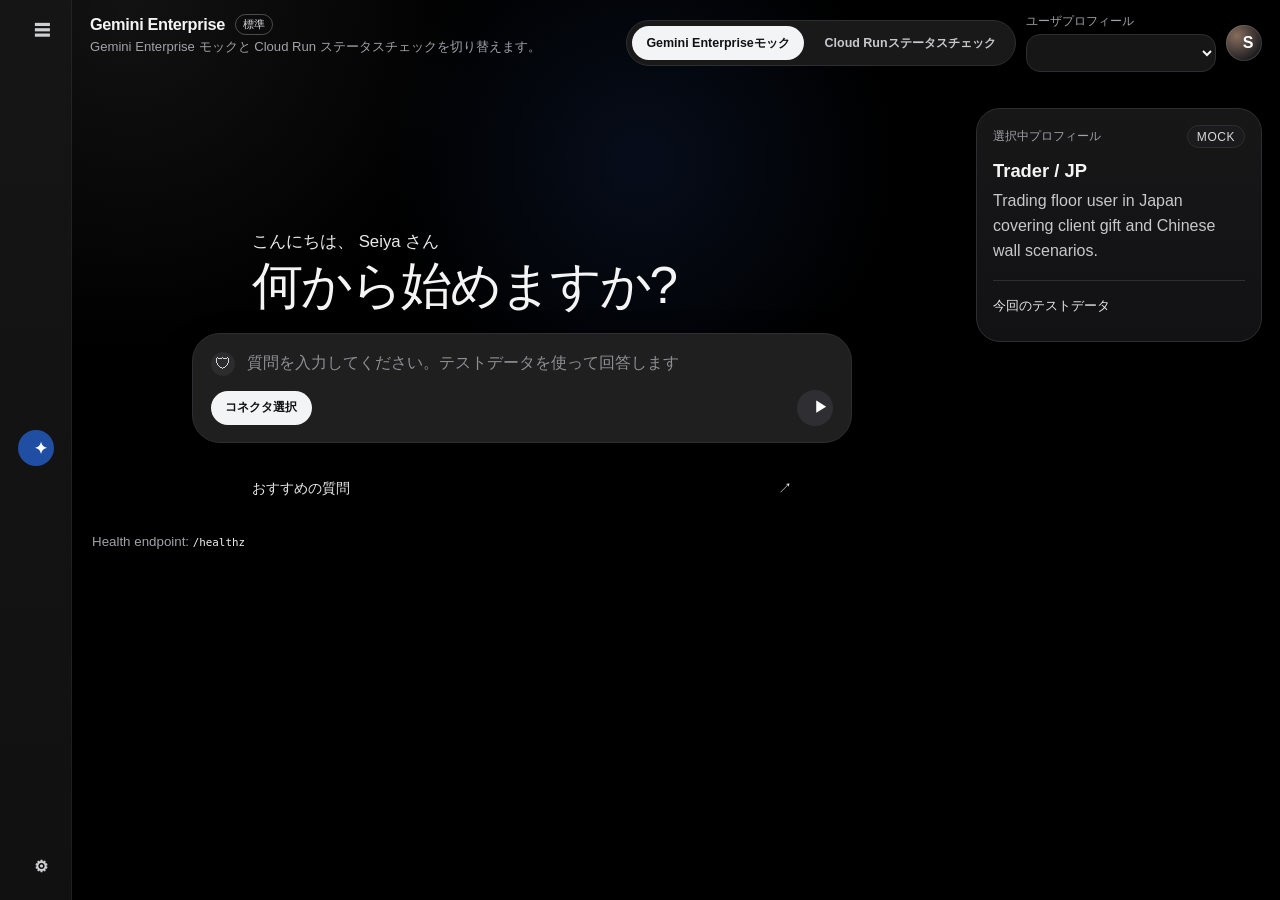
==== commit 06a272cb: "Add connector-driven mock source selection" ====
--- a/templates/index.html
+++ b/templates/index.html
@@ -55,8 +55,15 @@
               </div>
               <div class="composer-footer">
                 <div class="composer-tools">
-                  <button id="mock-target-all" class="tool-chip is-active" type="button">自動</button>
-                  <button id="mock-target-source" class="tool-chip" type="button">ソース別</button>
+                  <button id="mock-connector-toggle" class="tool-chip is-active" type="button" aria-expanded="false">コネクタ選択</button>
+                  <div id="mock-connector-menu" class="connector-menu" hidden>
+                    <label class="connector-menu-all">
+                      <input id="mock-select-all-connectors" type="checkbox" checked />
+                      <span>すべてのコネクタを有効にする</span>
+                    </label>
+                    <div id="mock-connector-options" class="connector-menu-options"></div>
+                    <p id="mock-connector-summary" class="connector-menu-summary">5 systems selected</p>
+                  </div>
                 </div>
                 <button id="mock-send" class="send-button" type="button">▶</button>
               </div>
--- a/static/styles.css
+++ b/static/styles.css
@@ -287,6 +287,7 @@
   display: flex;
   gap: 8px;
   flex-wrap: wrap;
+  position: relative;
 }
 
 .tool-chip,
@@ -302,6 +303,70 @@
 .tool-chip.is-active {
   background: #f3f4f6;
   color: #111111;
+}
+
+.connector-menu {
+  position: absolute;
+  left: 0;
+  top: calc(100% + 8px);
+  width: min(92vw, 360px);
+  border: 1px solid #3a3a3f;
+  border-radius: 16px;
+  background: #2a2b2f;
+  box-shadow: 0 20px 50px rgba(0, 0, 0, 0.45);
+  padding: 0.7rem;
+  z-index: 25;
+}
+
+.connector-menu-all {
+  display: flex;
+  align-items: center;
+  justify-content: space-between;
+  gap: 0.7rem;
+  padding: 0.55rem 0.6rem;
+  border-radius: 10px;
+  border: 1px solid #3a3a3f;
+  color: #ececf0;
+}
+
+.connector-menu-options {
+  margin-top: 0.55rem;
+  display: grid;
+  gap: 0.45rem;
+}
+
+.connector-menu-item {
+  display: grid;
+  grid-template-columns: auto 1fr;
+  column-gap: 0.55rem;
+  row-gap: 0.12rem;
+  align-items: center;
+  padding: 0.52rem 0.6rem;
+  border-radius: 10px;
+  border: 1px solid #3a3a3f;
+  color: #ececf0;
+}
+
+.connector-menu-item input {
+  width: 16px;
+  height: 16px;
+  margin: 0;
+}
+
+.connector-menu-item span {
+  font-size: 0.95rem;
+}
+
+.connector-menu-item small {
+  grid-column: 2 / 3;
+  color: #b7b8be;
+  font-size: 0.72rem;
+}
+
+.connector-menu-summary {
+  margin: 0.6rem 0.25rem 0.15rem;
+  color: #b7b8be;
+  font-size: 0.74rem;
 }
 
 .send-button {
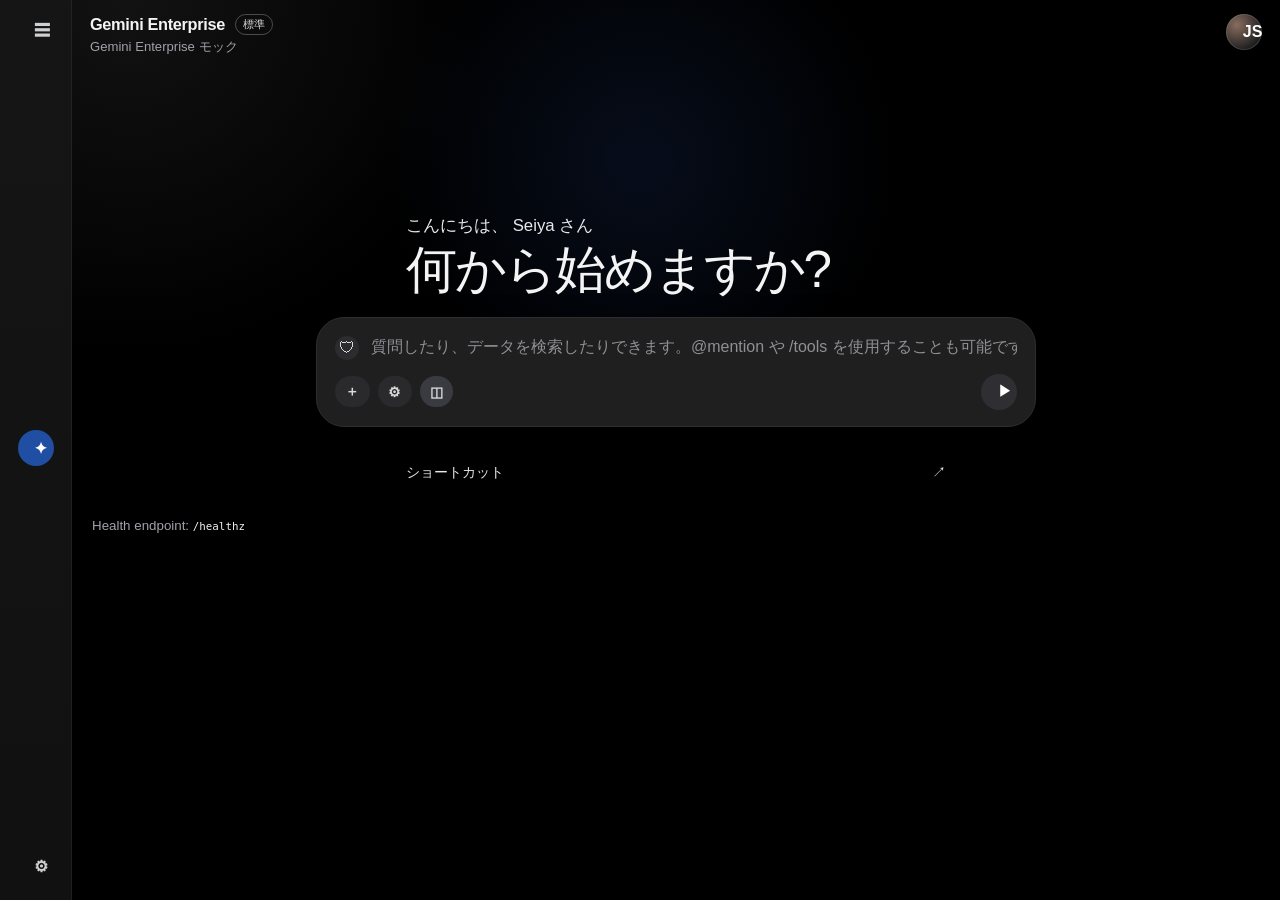
==== commit bc811a4a: "Refine Gemini mock UX and person-based profiles" ====
--- a/templates/index.html
+++ b/templates/index.html
@@ -21,23 +21,21 @@
               <h1 class="brand-title">Gemini Enterprise</h1>
               <span class="brand-badge">標準</span>
             </div>
-            <p class="brand-subtitle">Gemini Enterprise モックと Cloud Run ステータスチェックを切り替えます。</p>
+            <p class="brand-subtitle">Gemini Enterprise モック</p>
           </div>
 
           <div class="topbar-actions">
-            <div class="mode-switch" role="tablist" aria-label="mode switch">
-              <button id="mode-mock" class="mode-pill is-active" type="button" data-mode="mock">Gemini Enterpriseモック</button>
-              <button id="mode-status" class="mode-pill" type="button" data-mode="status">Cloud Runステータスチェック</button>
+            <div class="user-menu">
+              <button id="avatar-button" class="avatar-button" type="button" aria-label="user profile" aria-expanded="false">
+                <span id="avatar-initials">JS</span>
+              </button>
+              <div id="profile-panel" class="profile-panel" hidden>
+                <label class="profile-picker" for="demo-profile">
+                  <span>ログインユーザ</span>
+                  <select id="demo-profile"></select>
+                </label>
+              </div>
             </div>
-
-            <label class="profile-picker" for="demo-profile">
-              <span>ユーザプロフィール</span>
-              <select id="demo-profile"></select>
-            </label>
-
-            <button class="avatar-button" type="button" aria-label="user profile">
-              <span id="avatar-initials">S</span>
-            </button>
           </div>
         </header>
 
@@ -51,11 +49,13 @@
             <div class="composer-shell">
               <div class="composer-row">
                 <span class="composer-icon" aria-hidden="true">🛡</span>
-                <input id="mock-query" type="text" placeholder="質問を入力してください。テストデータを使って回答します" />
+                <input id="mock-query" type="text" placeholder="質問したり、データを検索したりできます。@mention や /tools を使用することも可能です" />
               </div>
               <div class="composer-footer">
                 <div class="composer-tools">
-                  <button id="mock-connector-toggle" class="tool-chip is-active" type="button" aria-expanded="false">コネクタ選択</button>
+                  <button class="icon-tool" type="button" aria-label="add">＋</button>
+                  <button class="icon-tool" type="button" aria-label="options">⚙</button>
+                  <button id="mock-connector-toggle" class="icon-tool is-active" type="button" aria-expanded="false" aria-label="connector selection">◫</button>
                   <div id="mock-connector-menu" class="connector-menu" hidden>
                     <label class="connector-menu-all">
                       <input id="mock-select-all-connectors" type="checkbox" checked />
@@ -71,27 +71,12 @@
 
             <section class="shortcut-block" aria-label="shortcuts">
               <div class="shortcut-head">
-                <span>おすすめの質問</span>
+                <span>ショートカット</span>
                 <span class="shortcut-link">↗</span>
               </div>
               <div id="mock-shortcuts" class="shortcut-pills"></div>
             </section>
           </div>
-
-          <aside class="mock-sidecard">
-            <div class="sidecard-head">
-              <span>選択中プロフィール</span>
-              <span id="mock-profile-tag" class="status-tag">mock</span>
-            </div>
-            <h3 id="mock-profile-label">Trader / JP</h3>
-            <p id="mock-profile-description" class="sidecard-text">
-              Trading floor user in Japan covering client gift and Chinese wall scenarios.
-            </p>
-            <div class="coverage-panel">
-              <div class="coverage-title">今回のテストデータ</div>
-              <ul id="mock-coverage" class="coverage-list"></ul>
-            </div>
-          </aside>
         </section>
 
         <section class="thread-shell" aria-label="mock conversation">
@@ -108,108 +93,6 @@
           </div>
         </section>
 
-        <section id="status-view" class="status-view" hidden>
-          <section class="search-shell" aria-label="search gateway demo">
-            <article class="search-card">
-              <div class="card-head">
-                <div>
-                  <p class="section-label">Search console</p>
-                  <h2>検索要求を投げる</h2>
-                </div>
-                <button id="run-search-demo" type="button">Run Search Demo</button>
-              </div>
-
-              <form id="search-form" class="search-form">
-                <div class="field-grid">
-                  <label class="field" for="subject">
-                    <span>Subject</span>
-                    <input id="subject" name="subject" type="text" value="admin-user" placeholder="e.g. admin-user" required />
-                  </label>
-
-                  <label class="field" for="target-system">
-                    <span>Target system</span>
-                    <select id="target-system" name="target_system">
-                      <option value="all">All connectors</option>
-                      <option value="servicenow">ServiceNow</option>
-                      <option value="workday">Workday</option>
-                      <option value="compliance-system">Compliance System</option>
-                      <option value="sharepoint">SharePoint</option>
-                      <option value="confluence">Confluence</option>
-                    </select>
-                  </label>
-                </div>
-
-                <label class="field" for="query">
-                  <span>Query</span>
-                  <textarea id="query" name="query" rows="4" placeholder="Search for policy review, incidents, runbooks..." required>policy review</textarea>
-                </label>
-
-                <div class="actions">
-                  <button id="search-button" type="submit">Search</button>
-                </div>
-              </form>
-
-              <div class="connector-strip" id="connector-strip" aria-live="polite"></div>
-            </article>
-
-            <article class="results-card">
-              <div class="card-head">
-                <div>
-                  <p class="section-label">Search results</p>
-                  <h2>ACL と検索結果</h2>
-                </div>
-                <span id="result-status" class="status-pill" data-status="idle">idle</span>
-              </div>
-
-              <p class="ops-note" id="result-summary">No search executed yet</p>
-              <div id="results" class="result-grid"></div>
-            </article>
-          </section>
-
-          <section class="ops-card" aria-label="runtime checks">
-            <div class="ops-header">
-              <h2>Runtime Checks</h2>
-              <button id="run-checks" type="button">Run Checks</button>
-            </div>
-
-            <dl class="runtime-meta">
-              <div>
-                <dt>Service</dt>
-                <dd id="meta-service">-</dd>
-              </div>
-              <div>
-                <dt>Revision</dt>
-                <dd id="meta-revision">-</dd>
-              </div>
-              <div>
-                <dt>Project</dt>
-                <dd id="meta-project">-</dd>
-              </div>
-              <div>
-                <dt>Environment</dt>
-                <dd id="meta-environment">-</dd>
-              </div>
-              <div>
-                <dt>Connectors</dt>
-                <dd id="meta-connector-count">-</dd>
-              </div>
-              <div>
-                <dt>Uptime</dt>
-                <dd id="meta-uptime">-</dd>
-              </div>
-            </dl>
-
-            <ul class="check-list">
-              <li><span>GET /healthz</span><strong id="check-healthz">pending</strong></li>
-              <li><span>GET /api/runtime</span><strong id="check-runtime">pending</strong></li>
-              <li><span>GET /api/connectors</span><strong id="check-connectors">pending</strong></li>
-              <li><span>POST /api/search</span><strong id="check-search">pending</strong></li>
-            </ul>
-
-            <p class="ops-note" id="last-checked">Not checked yet</p>
-          </section>
-        </section>
-
         <footer class="footer">
           <small>Health endpoint: <code>/healthz</code></small>
         </footer>
--- a/static/styles.css
+++ b/static/styles.css
@@ -45,11 +45,6 @@
   cursor: pointer;
 }
 
-body[data-mode="mock"] .status-view,
-body[data-mode="status"] .mock-view {
-  display: none;
-}
-
 body[data-mode="mock"] .thread-shell {
   display: none;
 }
@@ -145,28 +140,20 @@
   justify-content: flex-end;
 }
 
-.mode-switch {
-  display: inline-flex;
-  gap: 6px;
-  padding: 5px;
-  border-radius: 999px;
-  background: #19191a;
-  border: 1px solid var(--line);
-}
-
-.mode-pill {
-  border: none;
-  border-radius: 999px;
-  padding: 0.55rem 0.9rem;
-  background: transparent;
-  color: #c8c8cc;
-  font-size: 0.78rem;
-  white-space: nowrap;
-}
-
-.mode-pill.is-active {
-  background: #f3f4f6;
-  color: #111111;
+.user-menu {
+  position: relative;
+}
+
+.profile-panel {
+  position: absolute;
+  right: 0;
+  top: calc(100% + 8px);
+  min-width: 260px;
+  border: 1px solid #3a3a3f;
+  border-radius: 14px;
+  background: #202124;
+  padding: 0.8rem;
+  z-index: 20;
 }
 
 .profile-picker {
@@ -201,14 +188,14 @@
 
 .mock-view {
   display: grid;
-  grid-template-columns: minmax(0, 1fr) 286px;
+  grid-template-columns: 1fr;
   gap: 22px;
   align-items: start;
   padding-top: 18px;
 }
 
 .mock-main {
-  width: min(100%, 760px);
+  width: min(100%, 900px);
   margin: 0 auto;
   display: grid;
   justify-items: center;
@@ -236,7 +223,7 @@
 }
 
 .composer-shell {
-  width: min(100%, 660px);
+  width: min(100%, 720px);
   border-radius: 28px;
   background: #1f1f20;
   border: 1px solid var(--line);
@@ -303,6 +290,20 @@
 .tool-chip.is-active {
   background: #f3f4f6;
   color: #111111;
+}
+
+.icon-tool {
+  border: none;
+  border-radius: 999px;
+  padding: 0.4rem 0.65rem;
+  background: #2a2a2d;
+  color: #d9d9dd;
+  font-size: 0.85rem;
+  min-width: 30px;
+}
+
+.icon-tool.is-active {
+  background: #3a3b41;
 }
 
 .connector-menu {
@@ -339,7 +340,6 @@
   display: grid;
   grid-template-columns: auto 1fr;
   column-gap: 0.55rem;
-  row-gap: 0.12rem;
   align-items: center;
   padding: 0.52rem 0.6rem;
   border-radius: 10px;
@@ -355,12 +355,6 @@
 
 .connector-menu-item span {
   font-size: 0.95rem;
-}
-
-.connector-menu-item small {
-  grid-column: 2 / 3;
-  color: #b7b8be;
-  font-size: 0.72rem;
 }
 
 .connector-menu-summary {
@@ -404,6 +398,20 @@
   color: #f0f0f2;
   border: 1px solid #3b3b3f;
   text-align: left;
+  display: inline-flex;
+  align-items: center;
+  gap: 0.45rem;
+}
+
+.shortcut-icon {
+  width: 18px;
+  height: 18px;
+  border-radius: 50%;
+  display: inline-grid;
+  place-items: center;
+  font-size: 0.68rem;
+  background: #1b6ef3;
+  color: white;
 }
 
 .shortcut-pill:hover {
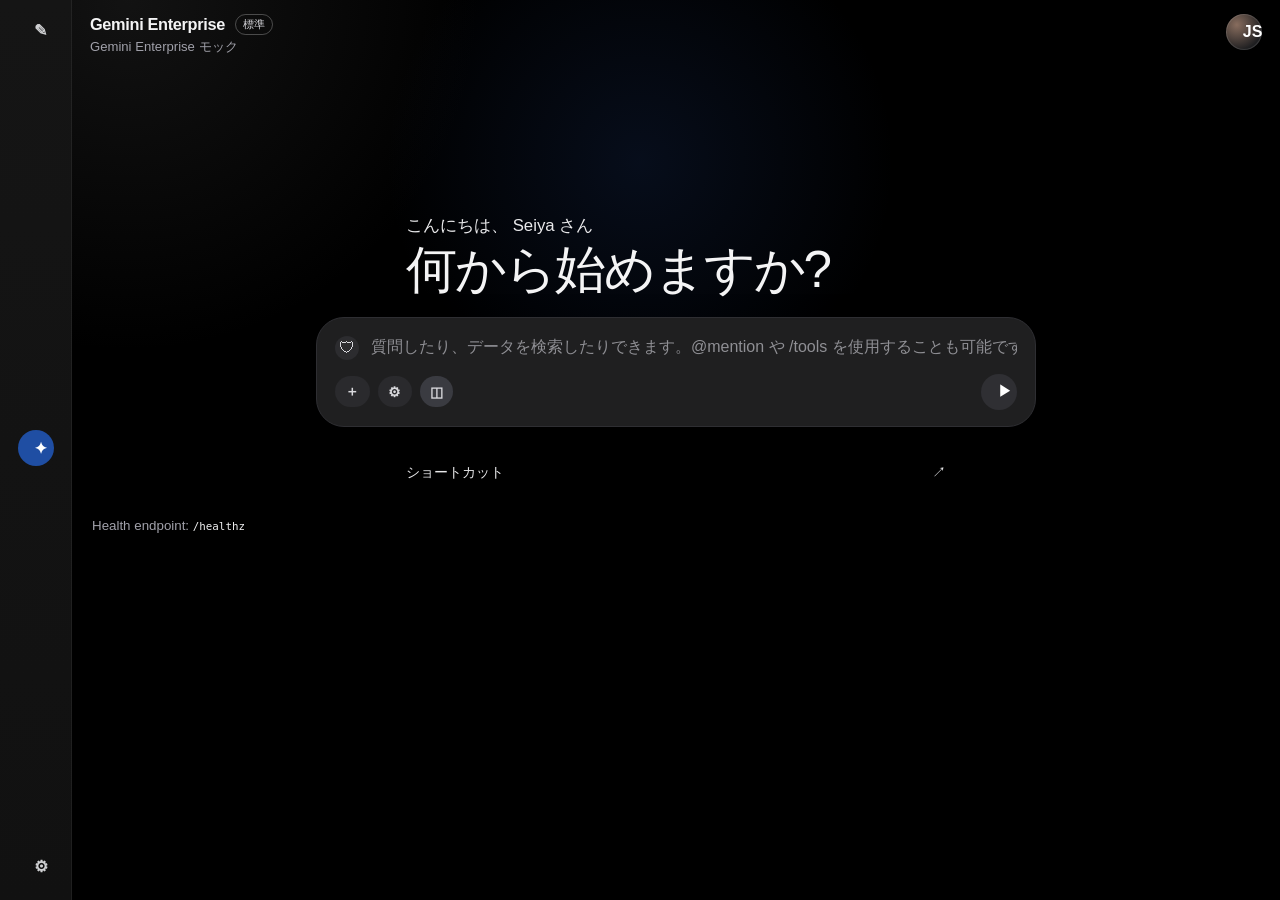
==== commit 52e21939: "Improve Gemini mock UX flow and profile coverage" ====
--- a/templates/index.html
+++ b/templates/index.html
@@ -9,7 +9,7 @@
   <body data-mode="mock">
     <main class="app-shell">
       <aside class="rail" aria-label="navigation rail">
-        <button class="rail-button" type="button" aria-label="menu">☰</button>
+        <button id="new-chat-button" class="rail-button" type="button" aria-label="new chat">✎</button>
         <button class="rail-button rail-button-active" type="button" aria-label="mock mode">✦</button>
         <button class="rail-button" type="button" aria-label="settings">⚙</button>
       </aside>
--- a/static/styles.css
+++ b/static/styles.css
@@ -49,6 +49,15 @@
   display: none;
 }
 
+body[data-mode="mock"].conversation-active .thread-shell {
+  display: block;
+  flex: 1;
+}
+
+body[data-mode="mock"].conversation-active .mock-view {
+  display: none;
+}
+
 body[data-mode="mock"] .thread-shell.is-visible {
   display: block;
 }
@@ -483,6 +492,14 @@
   padding-top: 2px;
 }
 
+body[data-mode="mock"].conversation-active .thread-shell {
+  padding-top: 0;
+}
+
+body[data-mode="mock"].conversation-active .thread-card {
+  min-height: calc(100vh - 140px);
+}
+
 .thread-card,
 .search-card,
 .results-card,
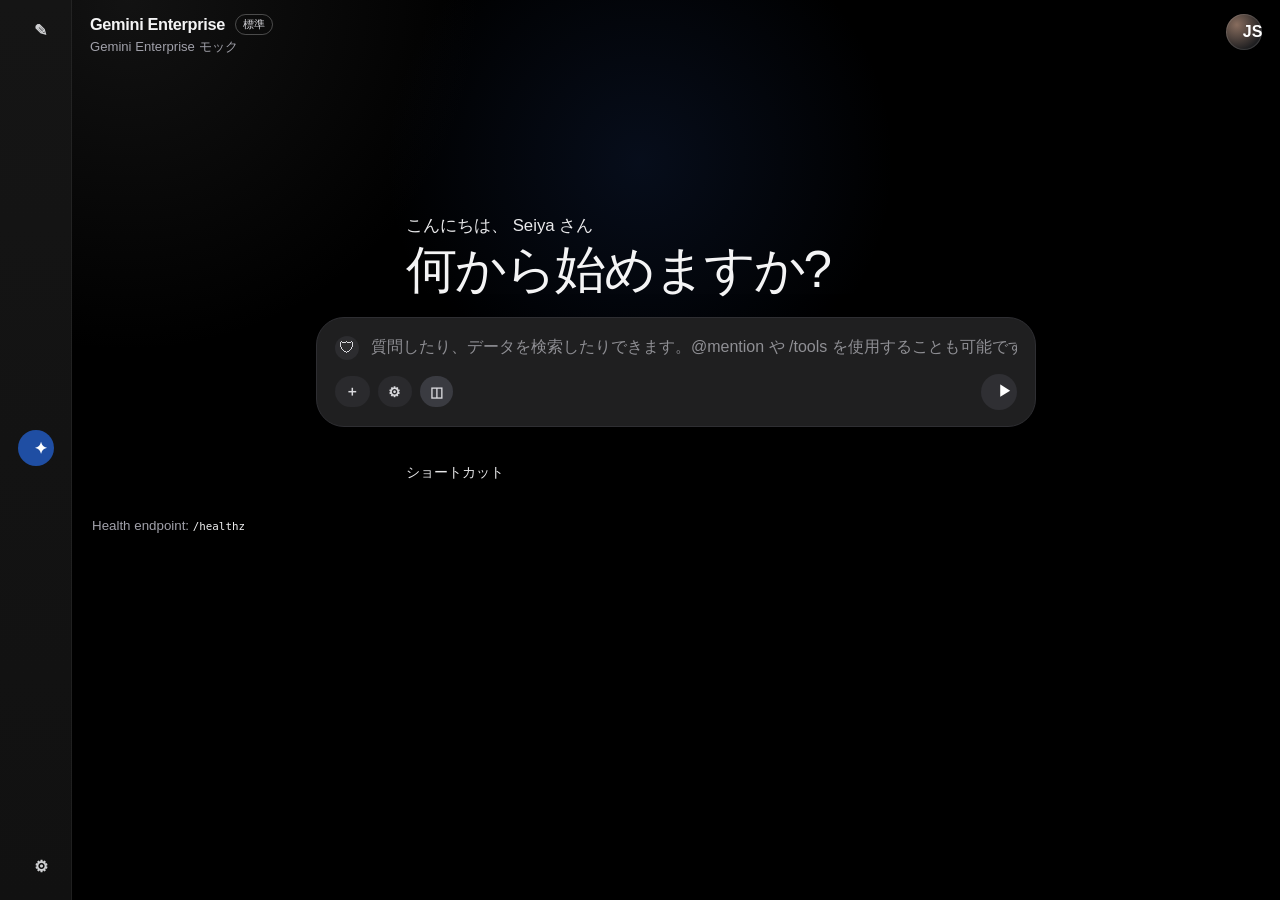
==== commit 688ef2c9: "Polish mock answer view layout and remove shortcut icon" ====
--- a/templates/index.html
+++ b/templates/index.html
@@ -9,7 +9,7 @@
   <body data-mode="mock">
     <main class="app-shell">
       <aside class="rail" aria-label="navigation rail">
-        <button id="new-chat-button" class="rail-button" type="button" aria-label="new chat">✎</button>
+        <button id="new-chat-button" class="rail-button" type="button" aria-label="new chat (reset view)">✎</button>
         <button class="rail-button rail-button-active" type="button" aria-label="mock mode">✦</button>
         <button class="rail-button" type="button" aria-label="settings">⚙</button>
       </aside>
@@ -72,7 +72,6 @@
             <section class="shortcut-block" aria-label="shortcuts">
               <div class="shortcut-head">
                 <span>ショートカット</span>
-                <span class="shortcut-link">↗</span>
               </div>
               <div id="mock-shortcuts" class="shortcut-pills"></div>
             </section>
--- a/static/styles.css
+++ b/static/styles.css
@@ -54,6 +54,15 @@
   flex: 1;
 }
 
+body[data-mode="mock"].conversation-active .topbar,
+body[data-mode="mock"].conversation-active .footer {
+  display: none;
+}
+
+body[data-mode="mock"].conversation-active .workspace {
+  gap: 0;
+}
+
 body[data-mode="mock"].conversation-active .mock-view {
   display: none;
 }
@@ -497,7 +506,7 @@
 }
 
 body[data-mode="mock"].conversation-active .thread-card {
-  min-height: calc(100vh - 140px);
+  min-height: calc(100vh - 28px);
 }
 
 .thread-card,
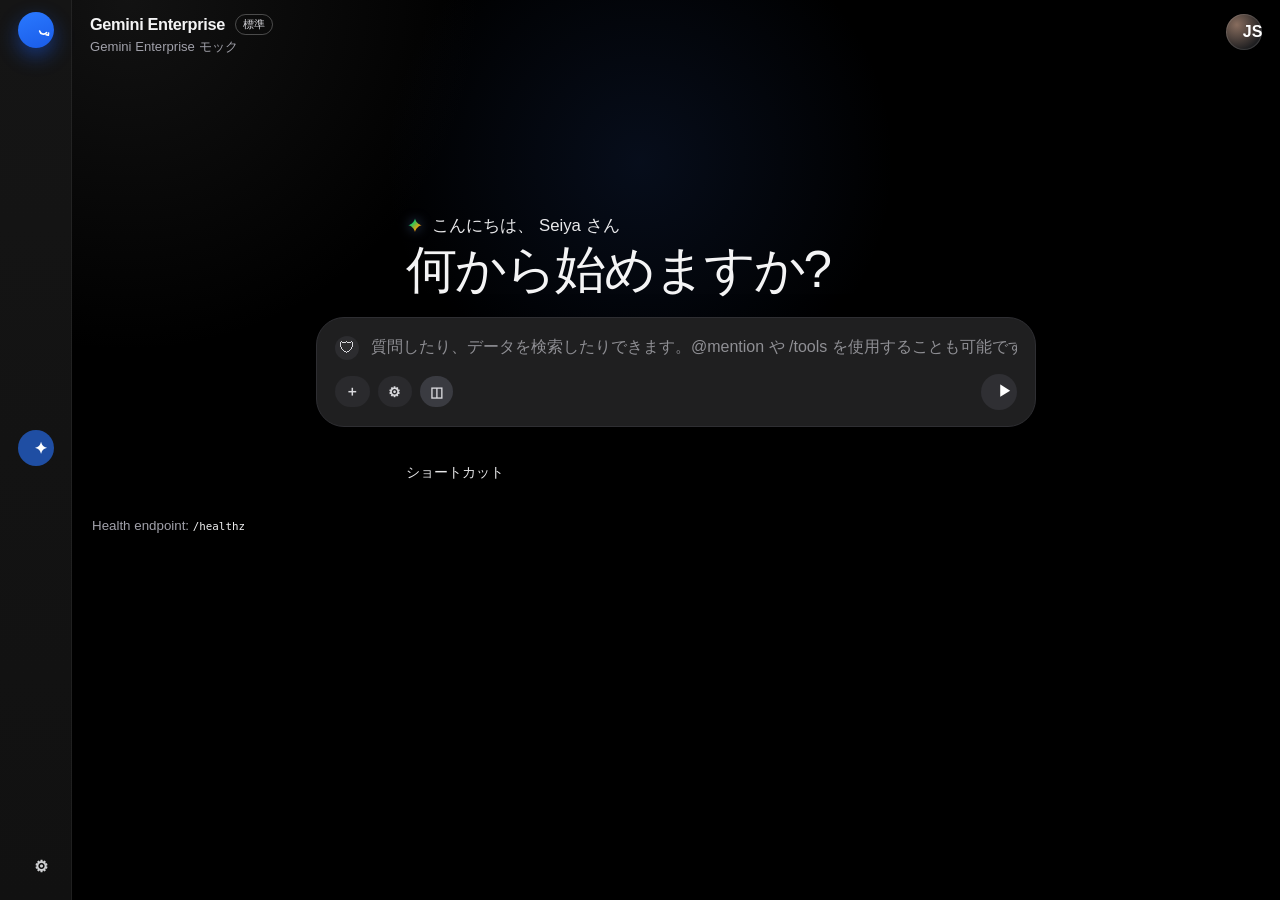
==== commit fd8cfc88: "Refine mock UI icons to match Gemini reference" ====
--- a/templates/index.html
+++ b/templates/index.html
@@ -9,7 +9,12 @@
   <body data-mode="mock">
     <main class="app-shell">
       <aside class="rail" aria-label="navigation rail">
-        <button id="new-chat-button" class="rail-button" type="button" aria-label="new chat (reset view)">✎</button>
+        <button id="new-chat-button" class="rail-button new-chat-button" type="button" aria-label="new chat (reset view)">
+          <svg class="new-chat-icon" viewBox="0 0 24 24" aria-hidden="true" focusable="false">
+            <path d="M7.1 12.6a5 5 0 0 0 8.85 2.04" fill="none" stroke="currentColor" stroke-width="2" stroke-linecap="round"/>
+            <path d="M18.45 15.2l-.34 2.87-2.83-.59" fill="none" stroke="currentColor" stroke-width="2" stroke-linecap="round" stroke-linejoin="round"/>
+          </svg>
+        </button>
         <button class="rail-button rail-button-active" type="button" aria-label="mock mode">✦</button>
         <button class="rail-button" type="button" aria-label="settings">⚙</button>
       </aside>
@@ -42,7 +47,20 @@
         <section id="mock-view" class="mock-view" aria-label="Gemini Enterprise mock">
           <div class="mock-main">
             <div class="mock-hero">
-              <p class="greeting-line" id="mock-greeting">こんにちは、 Seiya さん</p>
+              <p class="greeting-line">
+                <svg class="gemini-mark" viewBox="0 0 24 24" aria-hidden="true" focusable="false">
+                  <path d="M12 2c.9 4.4 4.6 8.1 9 9-4.4.9-8.1 4.6-9 9-.9-4.4-4.6-8.1-9-9 4.4-.9 8.1-4.6 9-9Z" fill="url(#g-main)"/>
+                  <defs>
+                    <linearGradient id="g-main" x1="2" y1="2" x2="22" y2="22" gradientUnits="userSpaceOnUse">
+                      <stop offset="0" stop-color="#3b82f6"/>
+                      <stop offset="0.32" stop-color="#22c55e"/>
+                      <stop offset="0.66" stop-color="#f59e0b"/>
+                      <stop offset="1" stop-color="#ef4444"/>
+                    </linearGradient>
+                  </defs>
+                </svg>
+                <span id="mock-greeting">こんにちは、 Seiya さん</span>
+              </p>
               <h2 id="mock-title">何から始めますか?</h2>
             </div>
 
--- a/static/styles.css
+++ b/static/styles.css
@@ -103,6 +103,21 @@
   color: white;
 }
 
+.new-chat-button {
+  background: linear-gradient(160deg, #2a79ff 0%, #1a5ce8 100%);
+  color: #ffffff;
+  box-shadow: 0 8px 20px rgba(27, 95, 248, 0.45);
+}
+
+.new-chat-button:hover {
+  background: linear-gradient(160deg, #3483ff 0%, #2266ef 100%);
+}
+
+.new-chat-icon {
+  width: 19px;
+  height: 19px;
+}
+
 .workspace {
   flex: 1;
   padding: 14px 18px 20px;
@@ -230,6 +245,15 @@
   margin: 0 0 6px;
   font-size: 1.05rem;
   color: #e9e9eb;
+  display: inline-flex;
+  align-items: center;
+  gap: 0.52rem;
+}
+
+.gemini-mark {
+  width: 18px;
+  height: 18px;
+  filter: drop-shadow(0 0 6px rgba(126, 178, 255, 0.5));
 }
 
 .mock-hero h2 {
